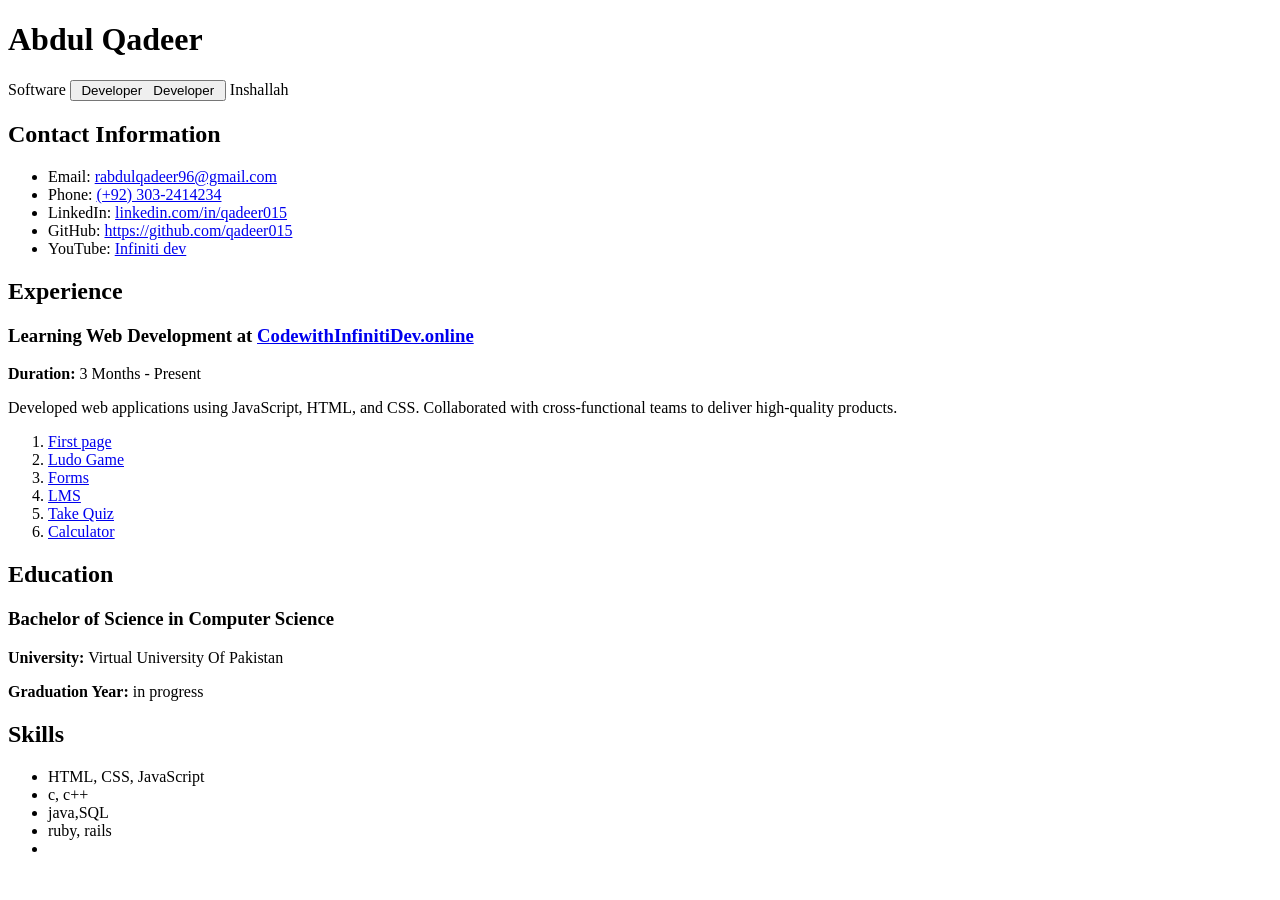
==== index.html @ 7412e6ea "just push now" ====
<!DOCTYPE html>
<html lang="en">

<head>
    <meta charset="UTF-8">
    <meta name="viewport" content="width=device-width, initial-scale=1.0">
    <title>Abdul Qadeer : ) </title>
    <link rel="stylesheet" href="home_page.css">
</head>

<body>
    <header>
        <div class="container">
            <h1>Abdul Qadeer</h1>
            <p> Software
                <span>
                    <button class="button" data-text="Awesome">
                        <span class="actual-text">&nbsp;Developer&nbsp;</span>
                        <span aria-hidden="true" class="hover-text">&nbsp;Developer&nbsp;</span>
                    </button>
                </span>
                Inshallah
            </p>
        </div>
    </header>
    <section id="contact">
        <div class="container">
            <h2>Contact Information</h2>
            <ul>
                <li>Email:
                    <a href="mailto:rabdulqadeer96@gmail.com">rabdulqadeer96@gmail.com</a>
                </li>
                <li>Phone:
                    <a href="tel:+923032414234">(+92) 303-2414234</a>
                </li>
                <li>LinkedIn:
                    <a href="https://www.linkedin.com/in/qadeer015/">linkedin.com/in/qadeer015</a>
                </li>
                <li>
                    GitHub:
                    <a href="https://github.com/qadeer015">https://github.com/qadeer015</a>
                </li>
                <li>
                    YouTube:
                    <a href="https://www.youtube.com/channel/UC8-rj_oDuKJ8bY7-kmUNDqg" target="_blank">Infiniti dev</a>
                </li>
            </ul>
        </div>
    </section>
    <section id="experience">
        <div class="container">
            <h2>Experience</h2>
            <div class="job">
                <h3>Learning Web Development at <a
                        href="https://codewithinfinitidev.online/index.html">CodewithInfinitiDev.online</a> </h3>
                <p><strong>Duration:</strong> 3 Months - Present</p>
                <p>Developed web applications using JavaScript, HTML, and CSS. Collaborated with cross-functional teams
                    to deliver high-quality products.</p>
            </div>
            <div class="progress">
                <ol>
                    <li>
                        <a href="/week-1/index.html">First page</a>
                    </li>
                    <li>
                        <a href="/week-2/Qadeer_ludo/Ludo.html">Ludo Game</a>
                    </li>
                    <li>
                        <a href="/week-3/forms/first_form.html">Forms</a>
                    </li>
                    <li>
                        <a href="/week-4/lms.html">LMS</a>
                    </li>
                    <li>
                        <a href="/week-6/exam.html">Take Quiz</a>
                    </li>
                    <li>
                        <a href="/week-9/index.html">Calculator</a>
                    </li>
                </ol>
            </div>
        </div>
    </section>
    <section id="education">
        <div class="container">
            <h2>Education</h2>
            <div class="education">
                <h3>Bachelor of Science in Computer Science</h3>
                <p><strong>University:</strong> Virtual University Of Pakistan </p>
                <p><strong>Graduation Year:</strong> in progress</p>
            </div>
        </div>
    </section>
    <section id="skills">
        <div class="container">
            <h2>Skills</h2>
            <ul>
                <li>HTML, CSS, JavaScript</li>
                <li>c, c++</li>
                <li>java,SQL </li>
                <li>ruby, rails</li>
                <li> </li>
            </ul>
        </div>
    </section>
</body>

</html>
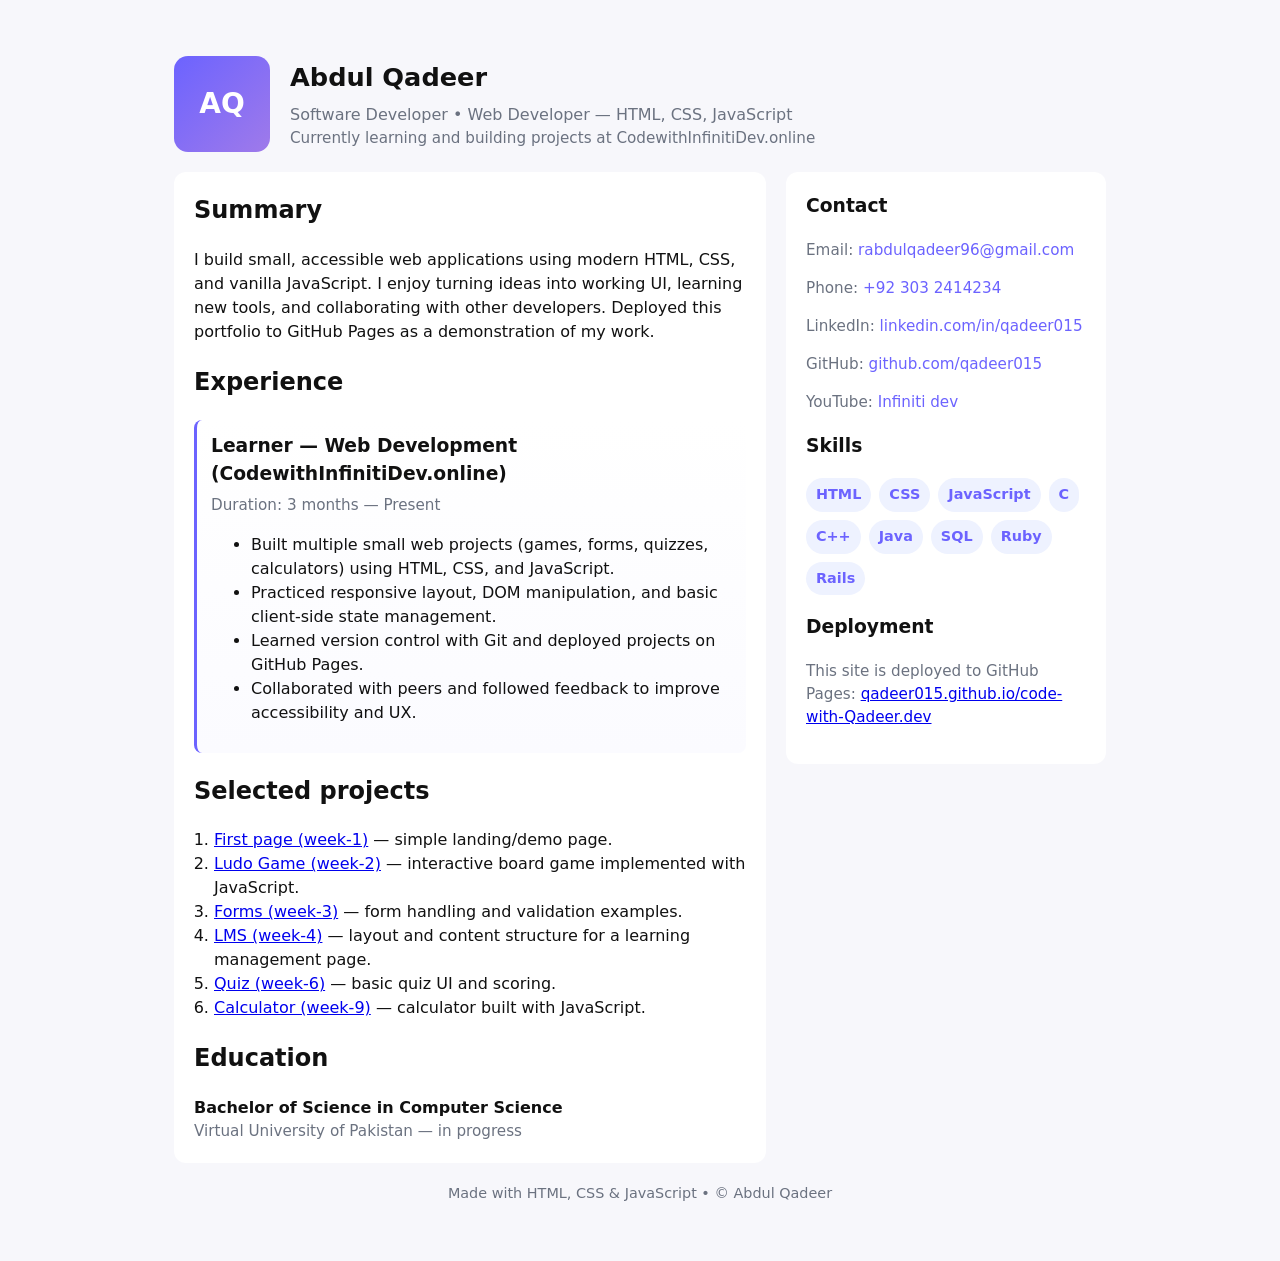
==== commit ad70ee4b: "Improve profile page: update content, layout, skills, experience, and add deployment info" ====
--- a/index.html
+++ b/index.html
@@ -2,107 +2,126 @@
 <html lang="en">
 
 <head>
-    <meta charset="UTF-8">
-    <meta name="viewport" content="width=device-width, initial-scale=1.0">
-    <title>Abdul Qadeer : ) </title>
-    <link rel="stylesheet" href="home_page.css">
+  <meta charset="utf-8">
+  <meta name="viewport" content="width=device-width,initial-scale=1">
+  <title>Abdul Qadeer — Web Developer</title>
+  <meta name="description" content="Abdul Qadeer — Web developer (HTML, CSS, JavaScript). Projects, experience, and contact information.">
+  <link rel="icon" href="/favicon.ico">
+  <style>
+    :root{--accent:#6c63ff;--muted:#6b7280;--bg:#f7f7fb;--card:#ffffff}
+    *{box-sizing:border-box}
+    body{font-family:Inter, ui-sans-serif, system-ui, -apple-system, "Segoe UI", Roboto, "Helvetica Neue", Arial;line-height:1.5;background:var(--bg);color:#111;margin:0}
+    .page{max-width:980px;margin:32px auto;padding:24px}
+    header{display:flex;gap:20px;align-items:center}
+    .avatar{width:96px;height:96px;border-radius:14px;background:linear-gradient(135deg,var(--accent),#9f7aea);display:flex;align-items:center;justify-content:center;color:#fff;font-weight:700;font-size:28px}
+    h1{margin:0;font-size:1.6rem}
+    .lead{color:var(--muted);margin-top:6px}
+    .grid{display:grid;grid-template-columns:1fr 320px;gap:20px;margin-top:20px}
+    main{background:var(--card);padding:20px;border-radius:12px}
+    aside{background:var(--card);padding:20px;border-radius:12px;height:max-content}
+    section+section{margin-top:18px}
+    .skills{display:flex;flex-wrap:wrap;gap:8px}
+    .pill{background:#eef2ff;color:var(--accent);padding:6px 10px;border-radius:999px;font-weight:600;font-size:0.9rem}
+    .projects ol{padding-left:20px;margin:0}
+    .contact a{color:var(--accent);text-decoration:none}
+    .muted{color:var(--muted);font-size:0.95rem}
+    .job{border-left:3px solid var(--accent);padding:12px 14px;background:linear-gradient(180deg,#fff,#fbfbff);border-radius:8px}
+    footer{margin-top:20px;color:var(--muted);font-size:0.9rem;text-align:center}
+    @media (max-width:900px){.grid{grid-template-columns:1fr;}.avatar{width:72px;height:72px;font-size:20px}}
+  </style>
 </head>
 
 <body>
+  <div class="page">
     <header>
-        <div class="container">
-            <h1>Abdul Qadeer</h1>
-            <p> Software
-                <span>
-                    <button class="button" data-text="Awesome">
-                        <span class="actual-text">&nbsp;Developer&nbsp;</span>
-                        <span aria-hidden="true" class="hover-text">&nbsp;Developer&nbsp;</span>
-                    </button>
-                </span>
-                Inshallah
-            </p>
-        </div>
+      <div class="avatar">AQ</div>
+      <div>
+        <h1>Abdul Qadeer</h1>
+        <div class="lead">Software Developer • Web Developer — HTML, CSS, JavaScript</div>
+        <div class="muted">Currently learning and building projects at CodewithInfinitiDev.online</div>
+      </div>
     </header>
-    <section id="contact">
-        <div class="container">
-            <h2>Contact Information</h2>
+
+    <div class="grid">
+      <main>
+        <section id="summary">
+          <h2 style="margin-top:0">Summary</h2>
+          <p>I build small, accessible web applications using modern HTML, CSS, and vanilla JavaScript. I enjoy turning ideas into working UI, learning new tools, and collaborating with other developers. Deployed this portfolio to GitHub Pages as a demonstration of my work.</p>
+        </section>
+
+        <section id="experience">
+          <h2>Experience</h2>
+          <div class="job">
+            <h3 style="margin:0">Learner — Web Development (CodewithInfinitiDev.online)</h3>
+            <p class="muted" style="margin:6px 0 10px">Duration: 3 months — Present</p>
             <ul>
-                <li>Email:
-                    <a href="mailto:rabdulqadeer96@gmail.com">rabdulqadeer96@gmail.com</a>
-                </li>
-                <li>Phone:
-                    <a href="tel:+923032414234">(+92) 303-2414234</a>
-                </li>
-                <li>LinkedIn:
-                    <a href="https://www.linkedin.com/in/qadeer015/">linkedin.com/in/qadeer015</a>
-                </li>
-                <li>
-                    GitHub:
-                    <a href="https://github.com/qadeer015">https://github.com/qadeer015</a>
-                </li>
-                <li>
-                    YouTube:
-                    <a href="https://www.youtube.com/channel/UC8-rj_oDuKJ8bY7-kmUNDqg" target="_blank">Infiniti dev</a>
-                </li>
+              <li>Built multiple small web projects (games, forms, quizzes, calculators) using HTML, CSS, and JavaScript.</li>
+              <li>Practiced responsive layout, DOM manipulation, and basic client-side state management.</li>
+              <li>Learned version control with Git and deployed projects on GitHub Pages.</li>
+              <li>Collaborated with peers and followed feedback to improve accessibility and UX.</li>
             </ul>
-        </div>
-    </section>
-    <section id="experience">
-        <div class="container">
-            <h2>Experience</h2>
-            <div class="job">
-                <h3>Learning Web Development at <a
-                        href="https://codewithinfinitidev.online/index.html">CodewithInfinitiDev.online</a> </h3>
-                <p><strong>Duration:</strong> 3 Months - Present</p>
-                <p>Developed web applications using JavaScript, HTML, and CSS. Collaborated with cross-functional teams
-                    to deliver high-quality products.</p>
-            </div>
-            <div class="progress">
-                <ol>
-                    <li>
-                        <a href="/week-1/index.html">First page</a>
-                    </li>
-                    <li>
-                        <a href="/week-2/Qadeer_ludo/Ludo.html">Ludo Game</a>
-                    </li>
-                    <li>
-                        <a href="/week-3/forms/first_form.html">Forms</a>
-                    </li>
-                    <li>
-                        <a href="/week-4/lms.html">LMS</a>
-                    </li>
-                    <li>
-                        <a href="/week-6/exam.html">Take Quiz</a>
-                    </li>
-                    <li>
-                        <a href="/week-9/index.html">Calculator</a>
-                    </li>
-                </ol>
-            </div>
-        </div>
-    </section>
-    <section id="education">
-        <div class="container">
-            <h2>Education</h2>
-            <div class="education">
-                <h3>Bachelor of Science in Computer Science</h3>
-                <p><strong>University:</strong> Virtual University Of Pakistan </p>
-                <p><strong>Graduation Year:</strong> in progress</p>
-            </div>
-        </div>
-    </section>
-    <section id="skills">
-        <div class="container">
-            <h2>Skills</h2>
-            <ul>
-                <li>HTML, CSS, JavaScript</li>
-                <li>c, c++</li>
-                <li>java,SQL </li>
-                <li>ruby, rails</li>
-                <li> </li>
-            </ul>
-        </div>
-    </section>
+          </div>
+        </section>
+
+        <section id="projects" class="projects">
+          <h2>Selected projects</h2>
+          <ol>
+            <li><a href="/week-1/index.html">First page (week-1)</a> — simple landing/demo page.</li>
+            <li><a href="/week-2/Qadeer_ludo/Ludo.html">Ludo Game (week-2)</a> — interactive board game implemented with JavaScript.</li>
+            <li><a href="/week-3/forms/first_form.html">Forms (week-3)</a> — form handling and validation examples.</li>
+            <li><a href="/week-4/lms.html">LMS (week-4)</a> — layout and content structure for a learning management page.</li>
+            <li><a href="/week-6/exam.html">Quiz (week-6)</a> — basic quiz UI and scoring.</li>
+            <li><a href="/week-9/index.html">Calculator (week-9)</a> — calculator built with JavaScript.</li>
+          </ol>
+        </section>
+
+        <section id="education">
+          <h2>Education</h2>
+          <div>
+            <strong>Bachelor of Science in Computer Science</strong>
+            <div class="muted">Virtual University of Pakistan — in progress</div>
+          </div>
+        </section>
+
+      </main>
+
+      <aside>
+        <section id="contact" class="contact">
+          <h3 style="margin-top:0">Contact</h3>
+          <p class="muted">Email: <a href="mailto:rabdulqadeer96@gmail.com">rabdulqadeer96@gmail.com</a></p>
+          <p class="muted">Phone: <a href="tel:+923032414234">+92 303 2414234</a></p>
+          <p class="muted">LinkedIn: <a href="https://www.linkedin.com/in/qadeer015/" target="_blank" rel="noopener">linkedin.com/in/qadeer015</a></p>
+          <p class="muted">GitHub: <a href="https://github.com/qadeer015" target="_blank" rel="noopener">github.com/qadeer015</a></p>
+          <p class="muted">YouTube: <a href="https://www.youtube.com/channel/UC8-rj_oDuKJ8bY7-kmUNDqg" target="_blank" rel="noopener">Infiniti dev</a></p>
+        </section>
+
+        <section id="skills" style="margin-top:18px">
+          <h3 style="margin-top:0">Skills</h3>
+          <div class="skills">
+            <span class="pill">HTML</span>
+            <span class="pill">CSS</span>
+            <span class="pill">JavaScript</span>
+            <span class="pill">C</span>
+            <span class="pill">C++</span>
+            <span class="pill">Java</span>
+            <span class="pill">SQL</span>
+            <span class="pill">Ruby</span>
+            <span class="pill">Rails</span>
+          </div>
+        </section>
+
+        <section style="margin-top:18px">
+          <h3 style="margin-top:0">Deployment</h3>
+          <p class="muted">This site is deployed to GitHub Pages: <a href="https://qadeer015.github.io/code-with-Qadeer.dev/" target="_blank" rel="noopener">qadeer015.github.io/code-with-Qadeer.dev</a></p>
+        </section>
+
+      </aside>
+    </div>
+
+    <footer>
+      Made with HTML, CSS & JavaScript • © Abdul Qadeer
+    </footer>
+  </div>
 </body>
 
-</html>+</html>
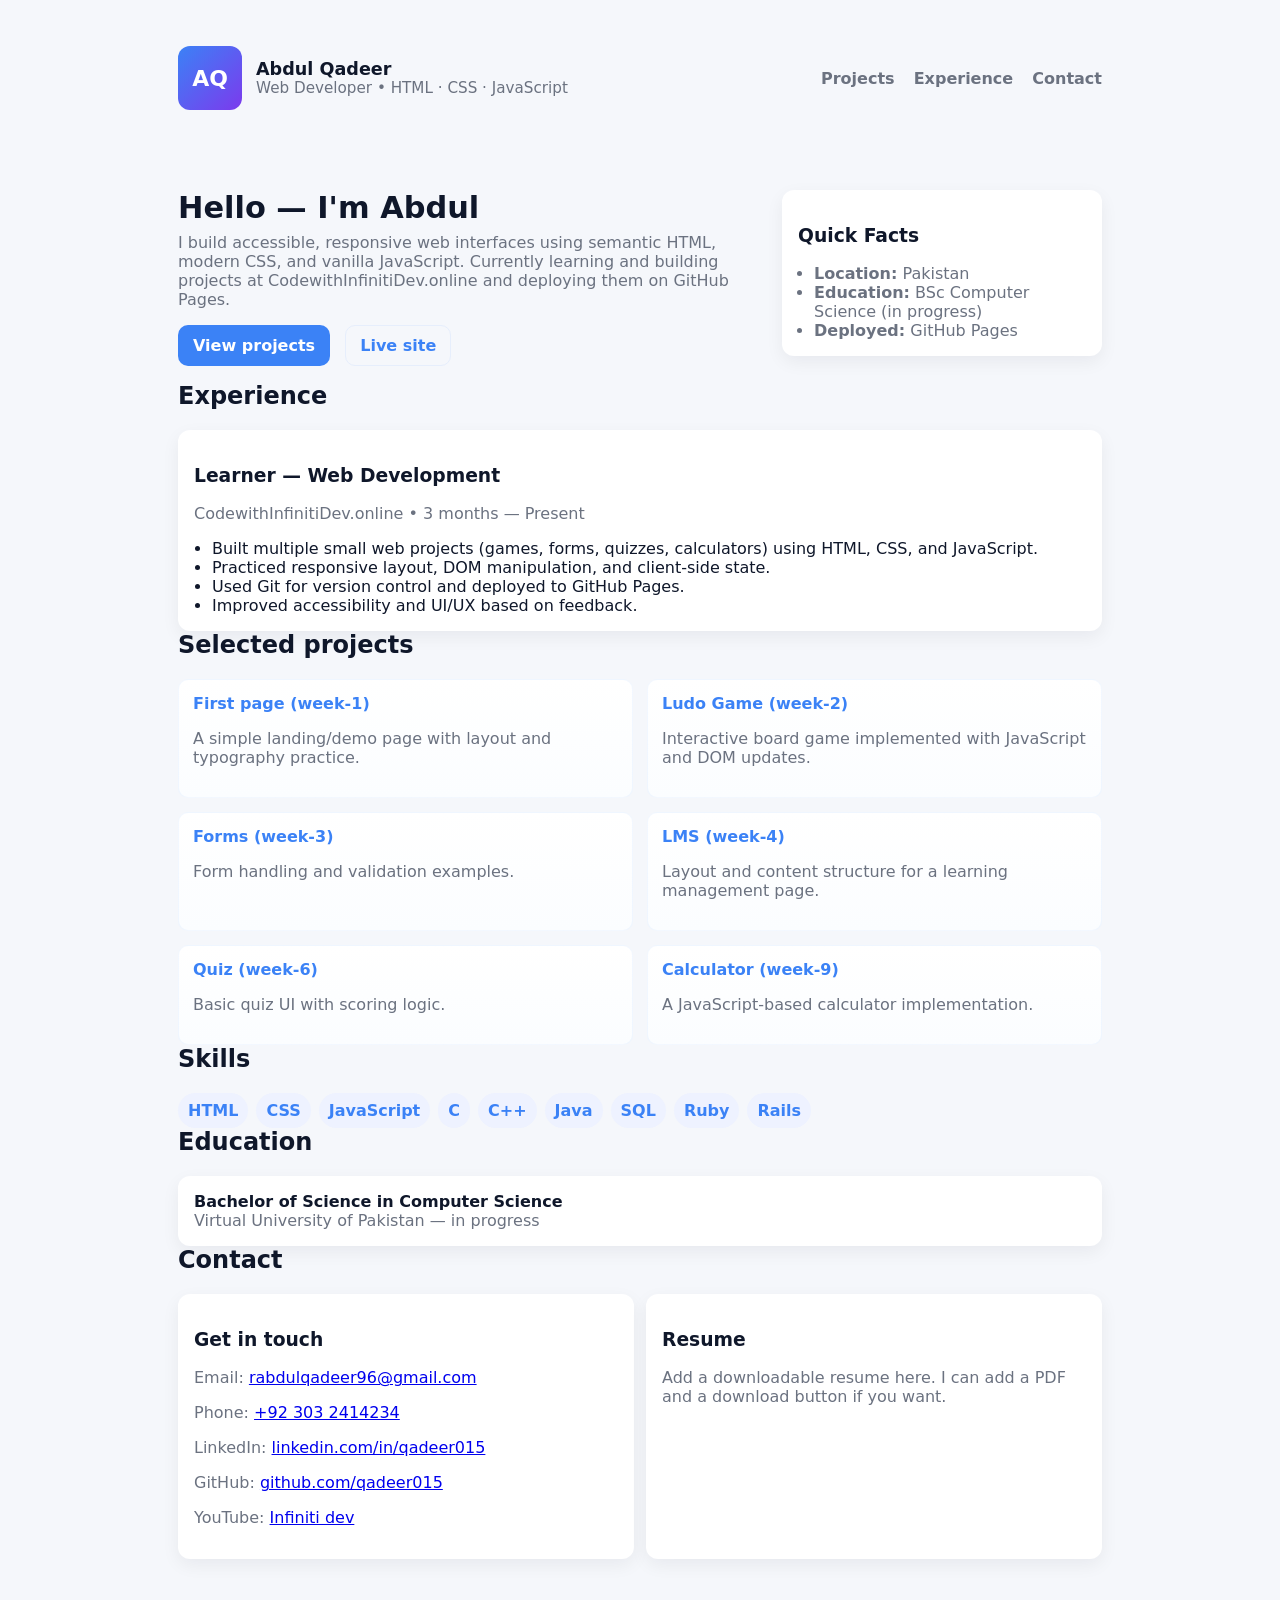
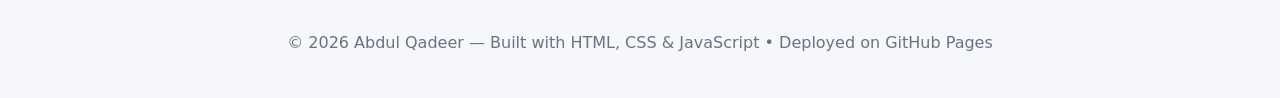
==== commit 4e46de7c: "UI: move styles to home_page.css and improve layout, typography, project cards, responsiveness" ====
--- a/index.html
+++ b/index.html
@@ -1,127 +1,143 @@
-<!DOCTYPE html>
+<!doctype html>
 <html lang="en">
+  <head>
+    <meta charset="utf-8" />
+    <meta name="viewport" content="width=device-width,initial-scale=1" />
+    <title>Abdul Qadeer — Web Developer</title>
+    <meta name="description" content="Portfolio of Abdul Qadeer — web developer skilled in HTML, CSS, JavaScript. Projects, experience, and contact information." />
+    <link rel="stylesheet" href="home_page.css">
+    <link rel="icon" href="/favicon.ico">
+  </head>
 
-<head>
-  <meta charset="utf-8">
-  <meta name="viewport" content="width=device-width,initial-scale=1">
-  <title>Abdul Qadeer — Web Developer</title>
-  <meta name="description" content="Abdul Qadeer — Web developer (HTML, CSS, JavaScript). Projects, experience, and contact information.">
-  <link rel="icon" href="/favicon.ico">
-  <style>
-    :root{--accent:#6c63ff;--muted:#6b7280;--bg:#f7f7fb;--card:#ffffff}
-    *{box-sizing:border-box}
-    body{font-family:Inter, ui-sans-serif, system-ui, -apple-system, "Segoe UI", Roboto, "Helvetica Neue", Arial;line-height:1.5;background:var(--bg);color:#111;margin:0}
-    .page{max-width:980px;margin:32px auto;padding:24px}
-    header{display:flex;gap:20px;align-items:center}
-    .avatar{width:96px;height:96px;border-radius:14px;background:linear-gradient(135deg,var(--accent),#9f7aea);display:flex;align-items:center;justify-content:center;color:#fff;font-weight:700;font-size:28px}
-    h1{margin:0;font-size:1.6rem}
-    .lead{color:var(--muted);margin-top:6px}
-    .grid{display:grid;grid-template-columns:1fr 320px;gap:20px;margin-top:20px}
-    main{background:var(--card);padding:20px;border-radius:12px}
-    aside{background:var(--card);padding:20px;border-radius:12px;height:max-content}
-    section+section{margin-top:18px}
-    .skills{display:flex;flex-wrap:wrap;gap:8px}
-    .pill{background:#eef2ff;color:var(--accent);padding:6px 10px;border-radius:999px;font-weight:600;font-size:0.9rem}
-    .projects ol{padding-left:20px;margin:0}
-    .contact a{color:var(--accent);text-decoration:none}
-    .muted{color:var(--muted);font-size:0.95rem}
-    .job{border-left:3px solid var(--accent);padding:12px 14px;background:linear-gradient(180deg,#fff,#fbfbff);border-radius:8px}
-    footer{margin-top:20px;color:var(--muted);font-size:0.9rem;text-align:center}
-    @media (max-width:900px){.grid{grid-template-columns:1fr;}.avatar{width:72px;height:72px;font-size:20px}}
-  </style>
-</head>
+  <body>
+    <div class="site">
+      <header class="site-header">
+        <div class="container header-inner">
+          <div class="brand">
+            <div class="avatar">AQ</div>
+            <div>
+              <div class="name">Abdul Qadeer</div>
+              <div class="role">Web Developer • HTML · CSS · JavaScript</div>
+            </div>
+          </div>
+          <nav class="nav">
+            <a href="#projects">Projects</a>
+            <a href="#experience">Experience</a>
+            <a href="#contact">Contact</a>
+          </nav>
+        </div>
+      </header>
 
-<body>
-  <div class="page">
-    <header>
-      <div class="avatar">AQ</div>
-      <div>
-        <h1>Abdul Qadeer</h1>
-        <div class="lead">Software Developer • Web Developer — HTML, CSS, JavaScript</div>
-        <div class="muted">Currently learning and building projects at CodewithInfinitiDev.online</div>
-      </div>
-    </header>
-
-    <div class="grid">
-      <main>
-        <section id="summary">
-          <h2 style="margin-top:0">Summary</h2>
-          <p>I build small, accessible web applications using modern HTML, CSS, and vanilla JavaScript. I enjoy turning ideas into working UI, learning new tools, and collaborating with other developers. Deployed this portfolio to GitHub Pages as a demonstration of my work.</p>
+      <main class="container">
+        <section class="hero">
+          <div class="hero-left">
+            <h1>Hello — I'm <strong>Abdul</strong></h1>
+            <p class="lead">I build accessible, responsive web interfaces using semantic HTML, modern CSS, and vanilla JavaScript. Currently learning and building projects at CodewithInfinitiDev.online and deploying them on GitHub Pages.</p>
+            <p class="actions">
+              <a class="btn primary" href="#projects">View projects</a>
+              <a class="btn ghost" href="https://qadeer015.github.io/code-with-Qadeer.dev/" target="_blank" rel="noopener">Live site</a>
+            </p>
+          </div>
+          <div class="hero-right">
+            <div class="card summary-card">
+              <h3>Quick Facts</h3>
+              <ul>
+                <li><strong>Location:</strong> Pakistan</li>
+                <li><strong>Education:</strong> BSc Computer Science (in progress)</li>
+                <li><strong>Deployed:</strong> GitHub Pages</li>
+              </ul>
+            </div>
+          </div>
         </section>
 
         <section id="experience">
           <h2>Experience</h2>
-          <div class="job">
-            <h3 style="margin:0">Learner — Web Development (CodewithInfinitiDev.online)</h3>
-            <p class="muted" style="margin:6px 0 10px">Duration: 3 months — Present</p>
+          <div class="job card">
+            <h3>Learner — Web Development</h3>
+            <p class="muted">CodewithInfinitiDev.online • 3 months — Present</p>
             <ul>
               <li>Built multiple small web projects (games, forms, quizzes, calculators) using HTML, CSS, and JavaScript.</li>
-              <li>Practiced responsive layout, DOM manipulation, and basic client-side state management.</li>
-              <li>Learned version control with Git and deployed projects on GitHub Pages.</li>
-              <li>Collaborated with peers and followed feedback to improve accessibility and UX.</li>
+              <li>Practiced responsive layout, DOM manipulation, and client-side state.</li>
+              <li>Used Git for version control and deployed to GitHub Pages.</li>
+              <li>Improved accessibility and UI/UX based on feedback.</li>
             </ul>
           </div>
         </section>
 
-        <section id="projects" class="projects">
+        <section id="projects">
           <h2>Selected projects</h2>
-          <ol>
-            <li><a href="/week-1/index.html">First page (week-1)</a> — simple landing/demo page.</li>
-            <li><a href="/week-2/Qadeer_ludo/Ludo.html">Ludo Game (week-2)</a> — interactive board game implemented with JavaScript.</li>
-            <li><a href="/week-3/forms/first_form.html">Forms (week-3)</a> — form handling and validation examples.</li>
-            <li><a href="/week-4/lms.html">LMS (week-4)</a> — layout and content structure for a learning management page.</li>
-            <li><a href="/week-6/exam.html">Quiz (week-6)</a> — basic quiz UI and scoring.</li>
-            <li><a href="/week-9/index.html">Calculator (week-9)</a> — calculator built with JavaScript.</li>
-          </ol>
+          <div class="projects-grid">
+            <article class="project">
+              <h4><a href="/week-1/index.html">First page (week-1)</a></h4>
+              <p class="muted">A simple landing/demo page with layout and typography practice.</p>
+            </article>
+
+            <article class="project">
+              <h4><a href="/week-2/Qadeer_ludo/Ludo.html">Ludo Game (week-2)</a></h4>
+              <p class="muted">Interactive board game implemented with JavaScript and DOM updates.</p>
+            </article>
+
+            <article class="project">
+              <h4><a href="/week-3/forms/first_form.html">Forms (week-3)</a></h4>
+              <p class="muted">Form handling and validation examples.</p>
+            </article>
+
+            <article class="project">
+              <h4><a href="/week-4/lms.html">LMS (week-4)</a></h4>
+              <p class="muted">Layout and content structure for a learning management page.</p>
+            </article>
+
+            <article class="project">
+              <h4><a href="/week-6/exam.html">Quiz (week-6)</a></h4>
+              <p class="muted">Basic quiz UI with scoring logic.</p>
+            </article>
+
+            <article class="project">
+              <h4><a href="/week-9/index.html">Calculator (week-9)</a></h4>
+              <p class="muted">A JavaScript-based calculator implementation.</p>
+            </article>
+          </div>
+        </section>
+
+        <section id="skills">
+          <h2>Skills</h2>
+          <div class="skills">
+            <span>HTML</span><span>CSS</span><span>JavaScript</span><span>C</span><span>C++</span><span>Java</span><span>SQL</span><span>Ruby</span><span>Rails</span>
+          </div>
         </section>
 
         <section id="education">
           <h2>Education</h2>
-          <div>
+          <div class="card">
             <strong>Bachelor of Science in Computer Science</strong>
             <div class="muted">Virtual University of Pakistan — in progress</div>
           </div>
         </section>
 
-      </main>
+        <section id="contact">
+          <h2>Contact</h2>
+          <div class="contact-grid">
+            <div class="card">
+              <h3>Get in touch</h3>
+              <p class="muted">Email: <a href="mailto:rabdulqadeer96@gmail.com">rabdulqadeer96@gmail.com</a></p>
+              <p class="muted">Phone: <a href="tel:+923032414234">+92 303 2414234</a></p>
+              <p class="muted">LinkedIn: <a href="https://www.linkedin.com/in/qadeer015/" target="_blank" rel="noopener">linkedin.com/in/qadeer015</a></p>
+              <p class="muted">GitHub: <a href="https://github.com/qadeer015" target="_blank" rel="noopener">github.com/qadeer015</a></p>
+              <p class="muted">YouTube: <a href="https://www.youtube.com/channel/UC8-rj_oDuKJ8bY7-kmUNDqg" target="_blank" rel="noopener">Infiniti dev</a></p>
+            </div>
 
-      <aside>
-        <section id="contact" class="contact">
-          <h3 style="margin-top:0">Contact</h3>
-          <p class="muted">Email: <a href="mailto:rabdulqadeer96@gmail.com">rabdulqadeer96@gmail.com</a></p>
-          <p class="muted">Phone: <a href="tel:+923032414234">+92 303 2414234</a></p>
-          <p class="muted">LinkedIn: <a href="https://www.linkedin.com/in/qadeer015/" target="_blank" rel="noopener">linkedin.com/in/qadeer015</a></p>
-          <p class="muted">GitHub: <a href="https://github.com/qadeer015" target="_blank" rel="noopener">github.com/qadeer015</a></p>
-          <p class="muted">YouTube: <a href="https://www.youtube.com/channel/UC8-rj_oDuKJ8bY7-kmUNDqg" target="_blank" rel="noopener">Infiniti dev</a></p>
-        </section>
-
-        <section id="skills" style="margin-top:18px">
-          <h3 style="margin-top:0">Skills</h3>
-          <div class="skills">
-            <span class="pill">HTML</span>
-            <span class="pill">CSS</span>
-            <span class="pill">JavaScript</span>
-            <span class="pill">C</span>
-            <span class="pill">C++</span>
-            <span class="pill">Java</span>
-            <span class="pill">SQL</span>
-            <span class="pill">Ruby</span>
-            <span class="pill">Rails</span>
+            <div class="card">
+              <h3>Resume</h3>
+              <p class="muted">Add a downloadable resume here. I can add a PDF and a download button if you want.</p>
+            </div>
           </div>
         </section>
 
-        <section style="margin-top:18px">
-          <h3 style="margin-top:0">Deployment</h3>
-          <p class="muted">This site is deployed to GitHub Pages: <a href="https://qadeer015.github.io/code-with-Qadeer.dev/" target="_blank" rel="noopener">qadeer015.github.io/code-with-Qadeer.dev</a></p>
-        </section>
+      </main>
 
-      </aside>
+      <footer class="site-footer">
+        <div class="container">© 2026 Abdul Qadeer — Built with HTML, CSS & JavaScript • Deployed on GitHub Pages</div>
+      </footer>
     </div>
-
-    <footer>
-      Made with HTML, CSS & JavaScript • © Abdul Qadeer
-    </footer>
-  </div>
-</body>
-
+  </body>
 </html>
--- a/home_page.css
+++ b/home_page.css
@@ -0,0 +1,46 @@
+/* home_page.css - professional UI improvements */
+:root{
+  --bg: #f5f7fb;
+  --card: #ffffff;
+  --accent: #3b82f6;
+  --muted: #6b7280;
+  --text: #0f172a;
+  --radius: 12px;
+}
+*{box-sizing:border-box}
+html,body{height:100%;margin:0;font-family:Inter, system-ui, -apple-system, "Segoe UI", Roboto, "Helvetica Neue", Arial;color:var(--text);background:var(--bg)}
+.container{max-width:980px;margin:0 auto;padding:28px}
+.header-inner{display:flex;justify-content:space-between;align-items:center}
+.brand{display:flex;gap:14px;align-items:center}
+.avatar{width:64px;height:64px;border-radius:12px;background:linear-gradient(135deg,var(--accent),#7c3aed);display:flex;align-items:center;justify-content:center;color:#fff;font-weight:700;font-size:22px}
+.name{font-weight:700;font-size:1.1rem}
+.role{color:var(--muted);font-size:0.95rem}
+.nav a{margin-left:14px;color:var(--muted);text-decoration:none;font-weight:600}
+.site-header{background:transparent;padding:18px 0}
+.hero{display:grid;grid-template-columns:1fr 320px;gap:22px;align-items:start;padding-top:6px}
+.hero-left h1{font-size:1.9rem;margin:0 0 8px}
+.lead{color:var(--muted);margin:0 0 12px}
+.btn{display:inline-block;padding:10px 14px;border-radius:10px;text-decoration:none;font-weight:700;border:1px solid transparent}
+.btn.primary{background:var(--accent);color:#fff}
+.btn.ghost{background:transparent;border-color:#e6eefc;color:var(--accent);margin-left:10px}
+.card{background:var(--card);padding:16px;border-radius:var(--radius);box-shadow:0 6px 18px rgba(12,15,30,0.06)}
+.summary-card ul{margin:8px 0 0;padding-left:16px;color:var(--muted)}
+.job ul{margin:8px 0 0;padding-left:18px}
+h2{margin-top:0}
+.projects-grid{display:grid;grid-template-columns:repeat(2,1fr);gap:14px;margin-top:10px}
+.project{padding:14px;border-radius:10px;background:linear-gradient(180deg,#fff,#fbfdff);border:1px solid rgba(59,130,246,0.06)}
+.project h4{margin:0 0 6px}
+.project a{color:var(--accent);text-decoration:none}
+.skills{display:flex;flex-wrap:wrap;gap:8px}
+.skills span{background:#eef2ff;color:var(--accent);padding:8px 10px;border-radius:999px;font-weight:700}
+.muted{color:var(--muted)}
+.contact-grid{display:grid;grid-template-columns:1fr 1fr;gap:12px}
+.site-footer{padding:18px 0;color:var(--muted);text-align:center}
+
+/* Responsive */
+@media (max-width:980px){
+  .hero{grid-template-columns:1fr}
+  .projects-grid{grid-template-columns:1fr}
+  .contact-grid{grid-template-columns:1fr}
+  .nav a{margin-left:10px}
+}
